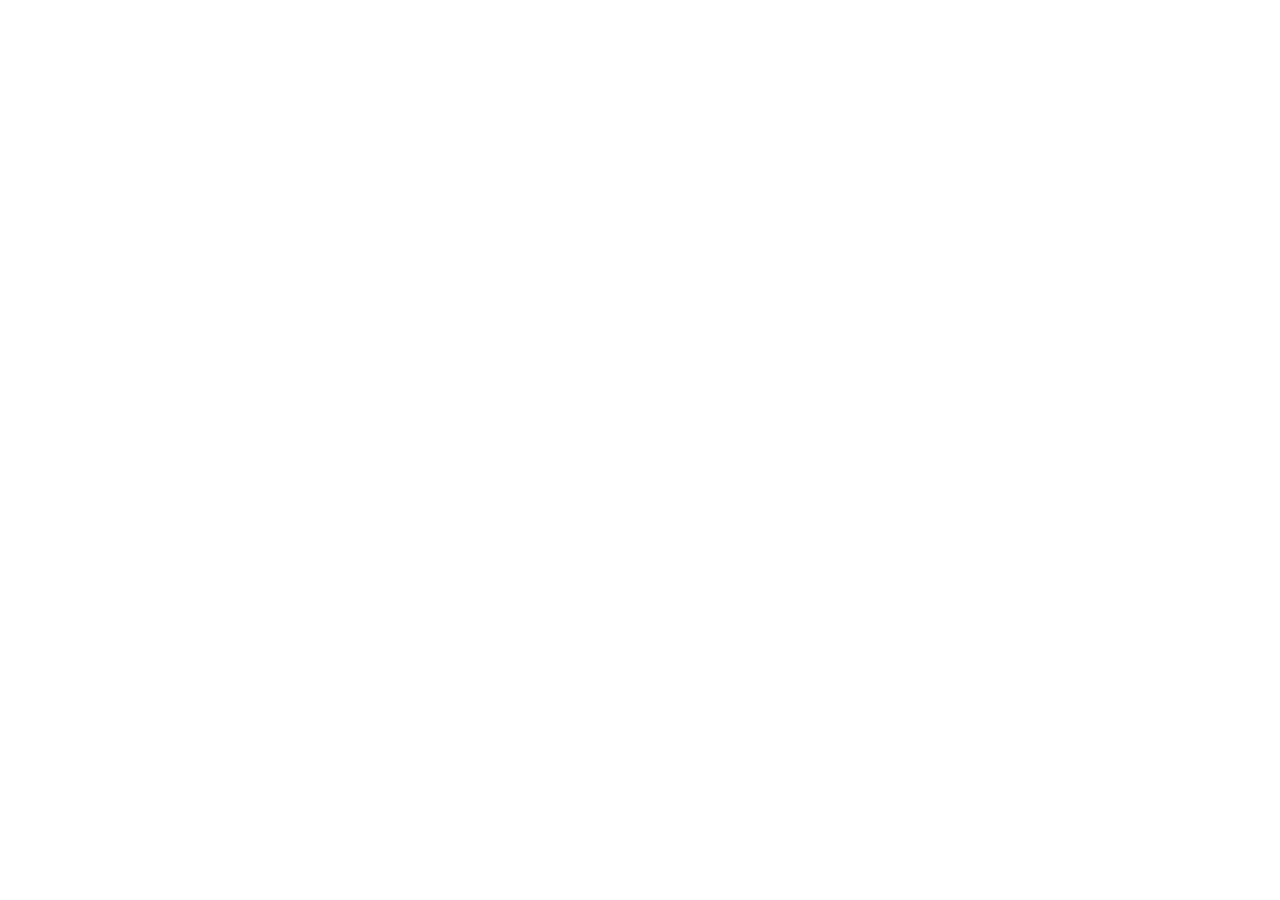
==== a1/index.html @ 38f2d623 "a1: HTML & CSS" ====
<!--
    Centria Edu - Basics of Web Development

    Original author: Ville Heikkiniemi
    Modified by: Mika Pirttimäki
    Last modified: 2026-11-09

    Based on the original course template.
-->

<!DOCTYPE html>
<html>
<head>
    <meta charset="UTF-8">
    <meta name="viewport" content="width=device-width, initial-scale=1.0">
    <meta name="author" content="Ville Heikkiniemi">
    <link rel="icon" href="favicon.ico">
    <link rel="stylesheet" href="style.css">

    <title>Centria Edu | Basics of Web Development<title>

</head>

<body>

    <header>
        <div class="container">
            <nav>
                <div class="logo">
                    centria <span>edu</span>
                </div>

                <ul>
                    <li><a href="#">Home</a></li>
                    <li><a href="#topics">Topics</a></li>
                    <li><a href="#">About</a></li>
                </ul>
            </nav>
        </div>
    </header>

    <main>

        <section class="hero">
            <div class="container">
                <div class="hero-content">

                    <span class="label">Basics of Web Development</span>

                    <h1>
                        Learn how the web works.
                    </h1>

                    <p>
                        Start from HTML and CSS and gradually build modern,
                        responsive and interactive web applications.
                    </p>

                    <a href="#topics" class="button">
                        Start learning
                    </a>

                </div>
            </div>
        <section>

        <section class="topics" id="topics">
            <div class="container">

                <h2>What we will learn</h2>

                <div class="cards">

                    <article class="card">
                        <h3>HTML</h3>
                        <p>
                            Learn how to structure web pages using semantic HTML.
                        </p>
                    </article>

                    <article class="card">
                        CSS</h3>
                        <p>
                            Learn how to style layouts, colors, typography and
                            responsive interfaces.
                        </p>
                    </article>

                </div>
            </div>
        </section>

    </main>

    <footer>
        <div class="container">
            <p>&copy; 2026 Centria Edu</p>
        </div>
    </footer>

</body>
</html>
---- a1/style.css ----
:root {
            --primary: #e10e49;
            --light: #ffffff;
            --dark: #1e1e1e;
            --blue: #263f6a;
            --green: #284e36;
            --orange: #e37222;
            --rose: #c24d52;
        }

        * {
            box-sizing: border-box;
            margin: 0;
            padding: 0;
        }

        body {
            font-family: Arial, Helvetica, sans-serif;
            background-color: var(--light);
            color: var(--dark);
            line-height: 1.6;
        }

        header {
            border-bottom: 1px solid #e5e5e5;
        }

        .container {
            width: min(1100px, 90%);
            margin: 0 auto;
        }

        nav {
            min-height: 72px;
            display: flex;
            justify-content: space-between;
            align-items: center;
        }

        .logo {
            font-size: 1.4rem;
            font-weight: bold;
            color: var(--dark);
        }

        .logo span {
            color: var(--primary);
        }

        nav ul {
            display: flex;
            gap: 2rem;
            list-style: none;
        }

        nav a {
            color: var(--dark);
            text-decoration: none;
        }

        nav a:hover {
            color: var(--primary);
        }

        .hero {
            min-height: 70vh;
            display: flex;
            align-items: center;
        }

        .hero-content {
            max-width: 700px;
        }

        .label {
            display: inline-block;
            margin-bottom: 1rem;
            color: var(--primary);
            font-weight: bold;
            text-transform: uppercase;
            letter-spacing: 0.08rem;
        }

        h1 {
            margin-bottom: 1.5rem;
            font-size: clamp(2.5rem, 6vw, 5rem);
            line-height: 1.05;
        }

        .hero p {
            max-width: 600px;
            margin-bottom: 2rem;
            font-size: 1.2rem;
            color: #555;
        }

        .button {
            display: inline-block;
            padding: 0.9rem 1.4rem;
            background-color: var(--primary);
            color: var(--light);
            text-decoration: none;
            border-radius: 6px;
            font-weight: bold;
        }

        .button:hover {
            background-color: var(--rose);
        }

        .topics {
            padding: 5rem 0;
            background-color: #f7f7f7;
        }

        .topics h2 {
            margin-bottom: 2rem;
            font-size: 2rem;
        }

        .cards {
            display: grid;
            grid-template-columns: repeat(2, 1fr);
            gap: 1.5rem;
        }

        .card {
            padding: 2rem;
            background-color: var(--light);
            border: 1px solid #e5e5e5;
            border-radius: 8px;
        }

        .card h3 {
            margin-bottom: 0.8rem;
        }

        .card:nth-child(1) {
            border-top: 4px solid var(--blue);
        }

        .card:nth-child(2) {
            border-top: 4px solid var(--green);
        }

        .card:nth-child(3) {
            border-top: 4px solid var(--orange);
        }

        footer {
            padding: 2rem 0;
            background-color: var(--dark);
            color: var(--light);
        }

        @media (max-width: 700px) {
            nav ul {
                display: none;
            }

            .cards {
                grid-template-columns: 1fr;
            }

            .hero {
                min-height: 60vh;
            }
        }
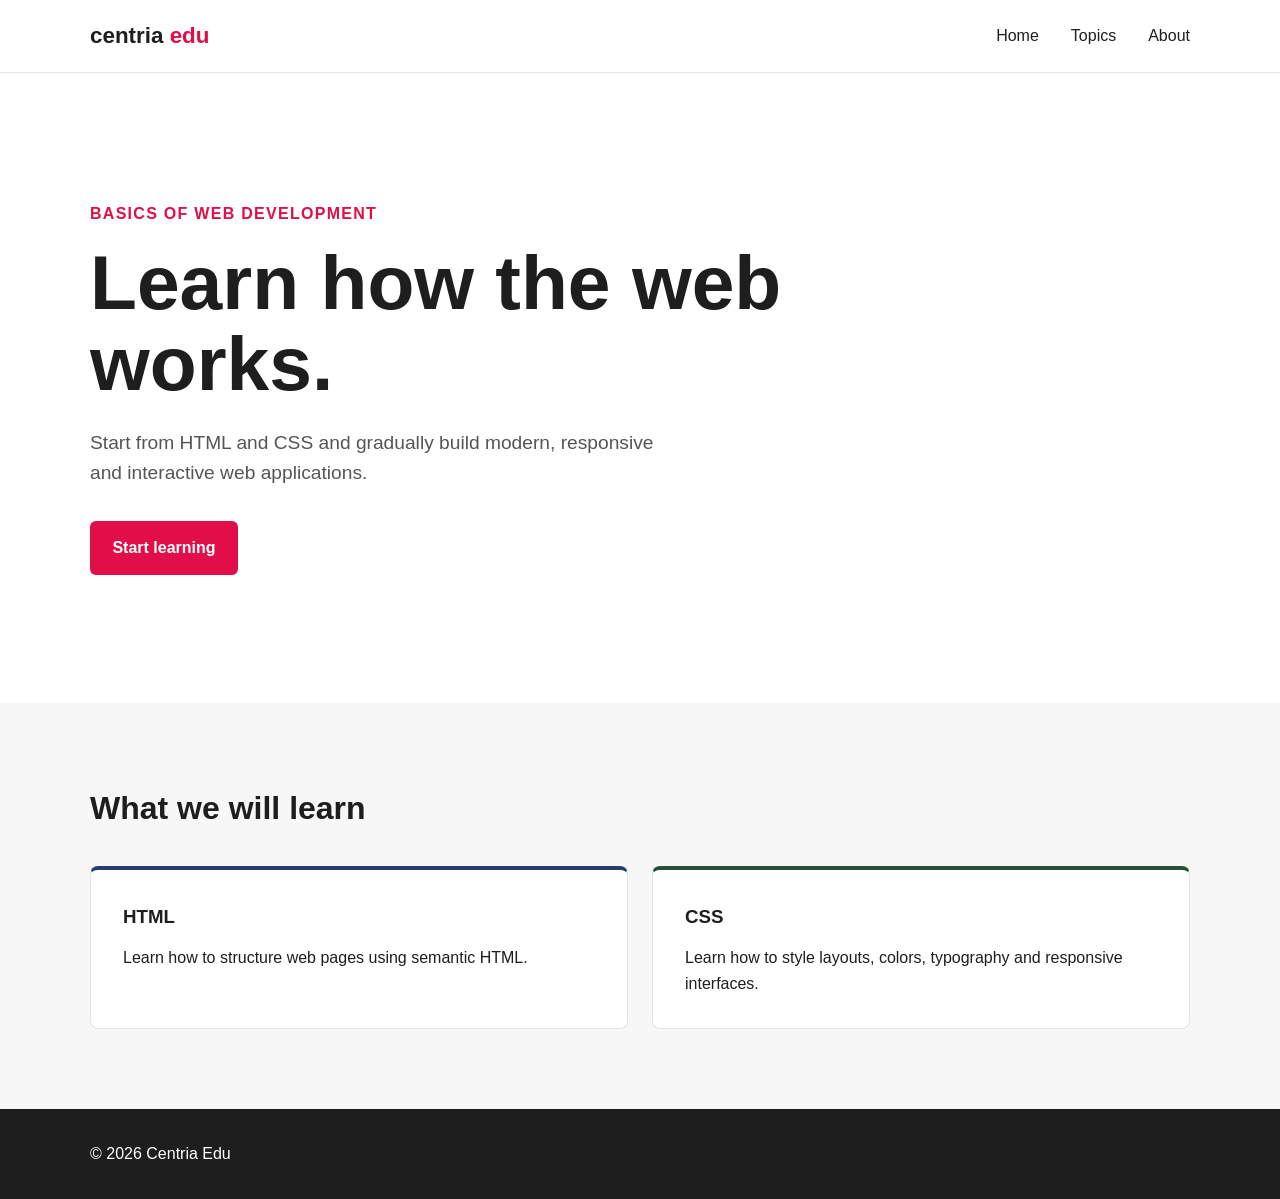
==== commit 44ed7a83: "korjaukset" ====
--- a/a1/index.html
+++ b/a1/index.html
@@ -17,8 +17,9 @@
     <meta name="author" content="Ville Heikkiniemi">
     <link rel="icon" href="favicon.ico">
     <link rel="stylesheet" href="style.css">
+    <html lang="en">
 
-    <title>Centria Edu | Basics of Web Development<title>
+    <title>Centria Edu | Basics of Web Development</title>
 
 </head>
 
@@ -63,7 +64,7 @@
 
                 </div>
             </div>
-        <section>
+        </section>
 
         <section class="topics" id="topics">
             <div class="container">
@@ -80,7 +81,7 @@
                     </article>
 
                     <article class="card">
-                        CSS</h3>
+                        <h3>CSS</h3>
                         <p>
                             Learn how to style layouts, colors, typography and
                             responsive interfaces.
